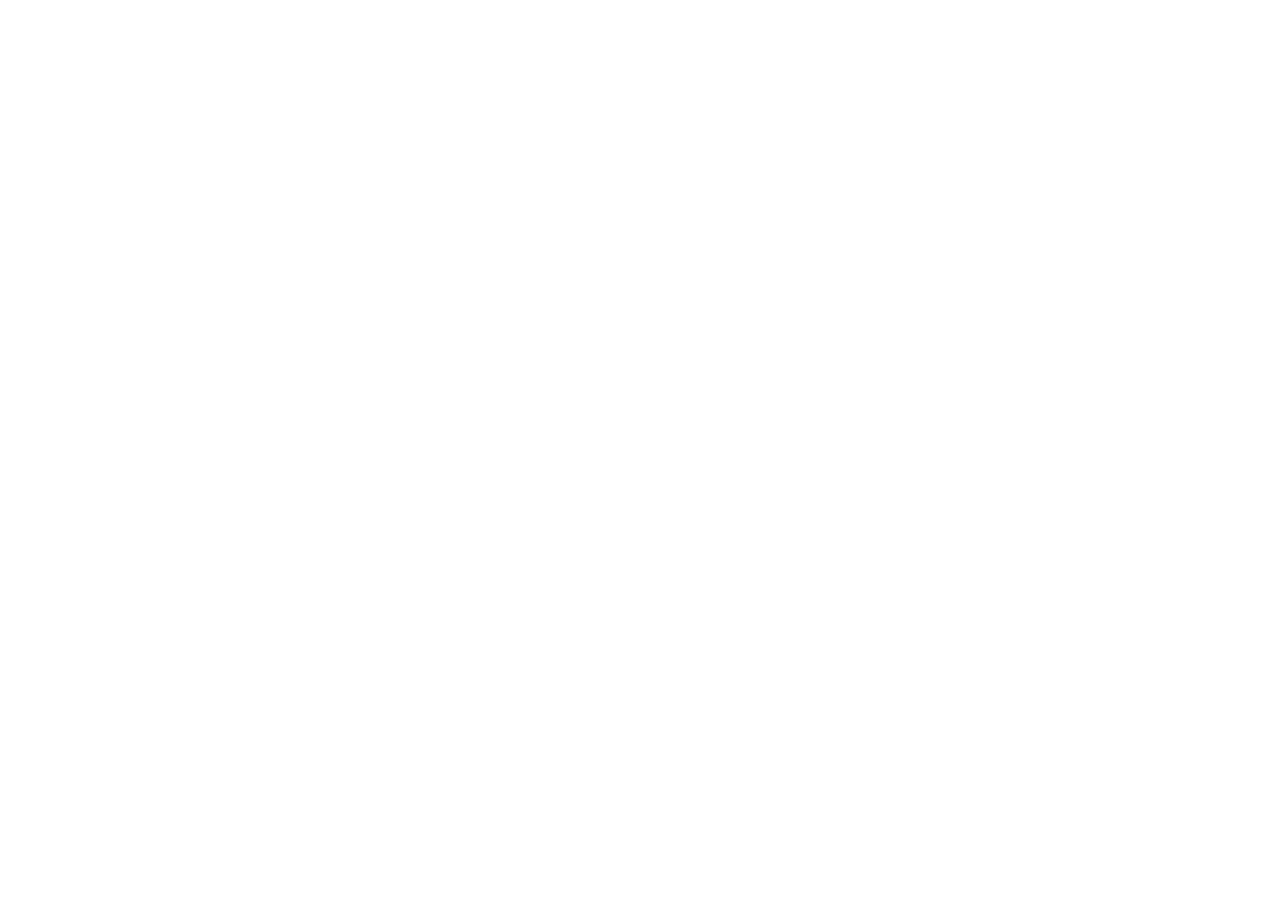
==== index.html @ 789cae29 "commit inicial" ====
<!DOCTYPE html>
<html lang="en">
<head>
    <meta charset="UTF-8">
    <meta name="viewport" content="width=device-width, initial-scale=1.0">
    <title>Reproductor de Musica</title>

    <link href="https://cdn.jsdelivr.net/npm/bootstrap@5.3.3/dist/css/bootstrap.min.css" rel="stylesheet" integrity="sha384-QWTKZyjpPEjISv5WaRU9OFeRpok6YctnYmDr5pNlyT2bRjXh0JMhjY6hW+ALEwIH" crossorigin="anonymous">
</head>
<body>

    
</body>
<script src="https://cdn.jsdelivr.net/npm/bootstrap@5.3.3/dist/js/bootstrap.bundle.min.js" integrity="sha384-YvpcrYf0tY3lHB60NNkmXc5s9fDVZLESaAA55NDzOxhy9GkcIdslK1eN7N6jIeHz" crossorigin="anonymous"></script>
</html>
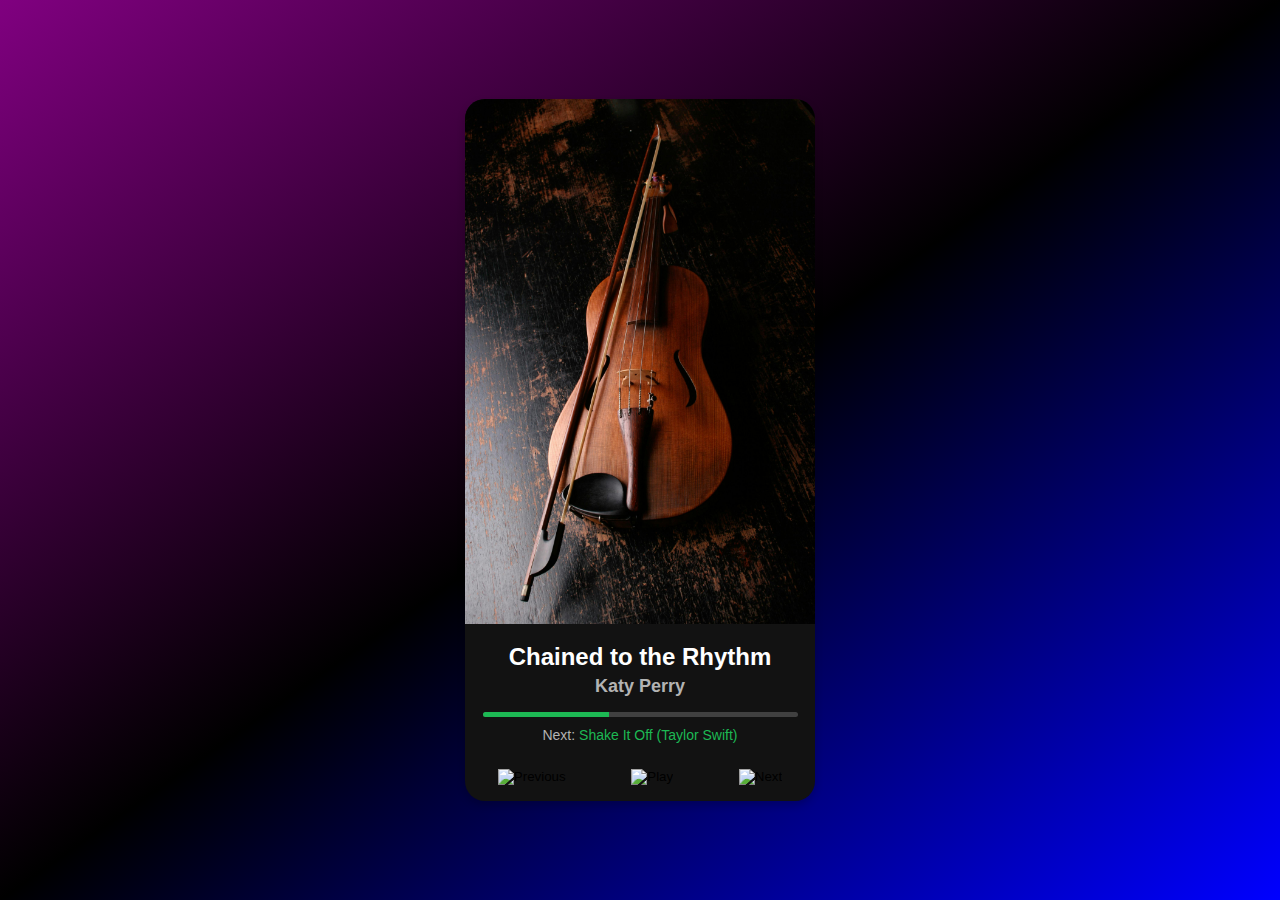
==== commit 0a7c5266: "primera version" ====
--- a/index.html
+++ b/index.html
@@ -1,15 +1,35 @@
 <!DOCTYPE html>
-<html lang="en">
+<html lang="es">
 <head>
     <meta charset="UTF-8">
     <meta name="viewport" content="width=device-width, initial-scale=1.0">
-    <title>Reproductor de Musica</title>
-
-    <link href="https://cdn.jsdelivr.net/npm/bootstrap@5.3.3/dist/css/bootstrap.min.css" rel="stylesheet" integrity="sha384-QWTKZyjpPEjISv5WaRU9OFeRpok6YctnYmDr5pNlyT2bRjXh0JMhjY6hW+ALEwIH" crossorigin="anonymous">
+    <title>Chill Collection</title>
+    <link rel="stylesheet" href="https://cdn.jsdelivr.net/npm/bootstrap-icons@1.11.3/font/bootstrap-icons.min.css">
+    <link rel="stylesheet" href="css/styles.css">
 </head>
 <body>
-
-    
+    <div class="player-container">
+        <!-- <div class="header">
+            Chill Collection
+        </div> -->
+        <div class="album-cover">
+            <img src="img/pexels-pixabay-34221.jpg" alt="Chained to the Rhythm">
+        </div>
+        <div class="song-info">
+            <h1>Chained to the Rhythm</h1>
+            <h2>Katy Perry</h2>
+        </div>
+        <div class="progress-bar">
+            <div class="progress"></div>
+        </div>
+        <div class="next-song">
+            Next: <span>Shake It Off (Taylor Swift)</span>
+        </div>
+        <div class="controls">
+            <button class="control-btn"><img src="path-to-previous-icon.png" alt="Previous"></button>
+            <button class="control-btn play-pause"><img src="path-to-play-icon.png" alt="Play"></button>
+            <button class="control-btn"><img src="path-to-next-icon.png" alt="Next"></button>
+        </div>
+    </div>
 </body>
-<script src="https://cdn.jsdelivr.net/npm/bootstrap@5.3.3/dist/js/bootstrap.bundle.min.js" integrity="sha384-YvpcrYf0tY3lHB60NNkmXc5s9fDVZLESaAA55NDzOxhy9GkcIdslK1eN7N6jIeHz" crossorigin="anonymous"></script>
-</html>+</html>
--- a/css/styles.css
+++ b/css/styles.css
@@ -0,0 +1,99 @@
+body {
+    font-family: Arial, sans-serif;
+    background: linear-gradient(to bottom right, #800080, #000000, #0000FF);
+
+    color: #fff;
+    display: flex;
+    justify-content: center;
+    align-items: center;
+    height: 100vh;
+    margin: 0;
+}
+
+.player-container {
+    width: 350px;
+    background-color: #121212;
+    border-radius: 20px;
+    overflow: hidden;
+    box-shadow: 0 4px 8px rgba(0, 0, 0, 0.2);
+}
+
+.header {
+    padding: 10px;
+    text-align: center;
+    font-size: 18px;
+    font-weight: bold;
+    background-color: #1db954;
+}
+
+.album-cover img {
+    width: 100%;
+    height: auto;
+}
+
+.song-info {
+    text-align: center;
+    padding: 15px 0;
+}
+
+.song-info h1 {
+    margin: 0;
+    font-size: 24px;
+}
+
+.song-info h2 {
+    margin: 5px 0 0 0;
+    font-size: 18px;
+    color: #b3b3b3;
+}
+
+.progress-bar {
+    width: 90%;
+    height: 5px;
+    background-color: #404040;
+    margin: 0 auto;
+    border-radius: 5px;
+    overflow: hidden;
+    position: relative;
+}
+
+.progress {
+    width: 40%;
+    height: 100%;
+    background-color: #1db954;
+    position: absolute;
+    top: 0;
+    left: 0;
+}
+
+.next-song {
+    text-align: center;
+    padding: 10px 0;
+    font-size: 14px;
+    color: #b3b3b3;
+}
+
+.next-song span {
+    color: #1db954;
+}
+
+.controls {
+    display: flex;
+    justify-content: space-around;
+    padding: 15px 0;
+}
+
+.control-btn {
+    background: none;
+    border: none;
+    cursor: pointer;
+}
+
+.control-btn img {
+    width: 30px;
+    height: auto;
+}
+
+.play-pause img {
+    width: 40px;
+}
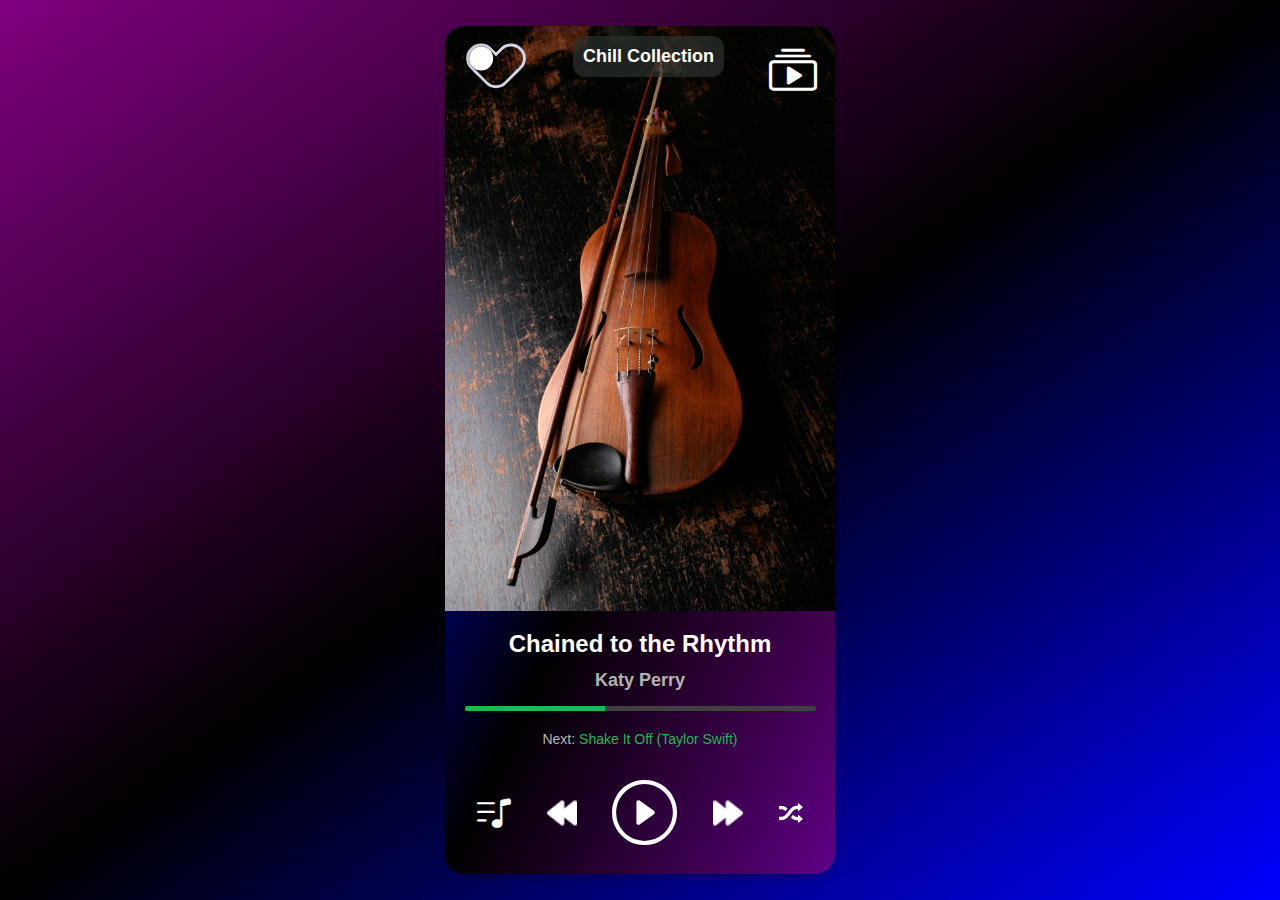
==== commit 132f57cf: "Reproductor musica parte reproduccion hecho" ====
--- a/index.html
+++ b/index.html
@@ -9,9 +9,25 @@
 </head>
 <body>
     <div class="player-container">
-        <!-- <div class="header">
+        <div class="header">
             Chill Collection
-        </div> -->
+        </div>
+
+        <div class="header-albun">
+           <div class="love">
+                <input id="switch" type="checkbox">
+                <label class="love-heart" for="switch">
+                <i class="left"></i>
+                <i class="right"></i>
+                <i class="bottom"></i>
+                <div class="round"></div>
+                </label>
+            </div>
+        </div>
+
+        <div class="header-lista">
+             <i class="bi bi-collection-play"></i>           
+        </div>
         <div class="album-cover">
             <img src="img/pexels-pixabay-34221.jpg" alt="Chained to the Rhythm">
         </div>
@@ -26,9 +42,12 @@
             Next: <span>Shake It Off (Taylor Swift)</span>
         </div>
         <div class="controls">
-            <button class="control-btn"><img src="path-to-previous-icon.png" alt="Previous"></button>
-            <button class="control-btn play-pause"><img src="path-to-play-icon.png" alt="Play"></button>
-            <button class="control-btn"><img src="path-to-next-icon.png" alt="Next"></button>
+
+            <button class="control-favorite"><i class="bi bi-music-note-list"></i></button>
+            <button class="control-btn-left"><img src="img/forward-button (1).png" alt="Prev"></button>
+            <button class="control-btn play-pause"><i class="bi bi-play-circle"></i></button>
+            <button class="control-btn"><img src="img/forward-button (1).png" alt="Next"></button>
+            <button class="control-aletorio"><img src="img/shuffle-arrows.png" alt="Aleatorio"></button>
         </div>
     </div>
 </body>
--- a/css/styles.css
+++ b/css/styles.css
@@ -11,19 +11,53 @@
 }
 
 .player-container {
-    width: 350px;
+    position: relative;
+    width: 390px;
+    height: 848px;
     background-color: #121212;
     border-radius: 20px;
     overflow: hidden;
     box-shadow: 0 4px 8px rgba(0, 0, 0, 0.2);
+    background: linear-gradient(to bottom right,#0000FF , #000000,#800080bd );
 }
 
 .header {
+    position: absolute;
+    top: 10px;
+    left: 128px;
     padding: 10px;
     text-align: center;
     font-size: 18px;
     font-weight: bold;
-    background-color: #1db954;
+    border-radius: 12px;
+    background-color: #2f3632a2;
+}
+.header-albun {
+    position: absolute;
+    top: 21px;
+    left: 43px;
+    padding: 10px;
+    text-align: center;
+    font-size: 18px;
+    font-weight: bold;
+    /* background-color: #1db954; */
+}
+.header-albun i{
+    font-size: 48px;
+}
+.header-lista {
+    position: absolute;
+    top: 9px;
+    right: 8px;
+    padding: 10px;
+    text-align: center;
+    font-size: 18px;
+    font-weight: bold;
+    /* background-color: #1db954; */
+}
+
+.header-lista{
+    font-size: 48px;
 }
 
 .album-cover img {
@@ -42,7 +76,7 @@
 }
 
 .song-info h2 {
-    margin: 5px 0 0 0;
+    margin: 12px 0 0 0;
     font-size: 18px;
     color: #b3b3b3;
 }
@@ -50,6 +84,7 @@
 .progress-bar {
     width: 90%;
     height: 5px;
+    margin: 50px;
     background-color: #404040;
     margin: 0 auto;
     border-radius: 5px;
@@ -67,6 +102,7 @@
 }
 
 .next-song {
+    margin: 10px 0 0 0;
     text-align: center;
     padding: 10px 0;
     font-size: 14px;
@@ -81,6 +117,7 @@
     display: flex;
     justify-content: space-around;
     padding: 15px 0;
+    margin: 4px 14px 19px 14px;
 }
 
 .control-btn {
@@ -94,6 +131,137 @@
     height: auto;
 }
 
-.play-pause img {
-    width: 40px;
-}
+.control-btn-left{
+    background: none;
+    border: none;
+    cursor: pointer;
+}
+
+.control-btn-left img{
+    height: 30px;
+    rotate: 180deg;
+}
+
+.play-pause i {
+    font-size: 65px;
+    color: #fff;
+    /* background: #1db954; */
+}
+
+.control-aletorio{
+    background: none;
+    border: none;
+    cursor: pointer;
+}
+
+.control-favorite{
+    background: none;
+    border: none;
+    cursor: pointer;
+
+}
+
+.control-favorite{
+    font-size: 34px;
+    color: #fff;
+}
+
+
+/* Css del boton de megusta */
+.love-heart:before, #switch {
+    display: none;
+}
+
+.love-heart, .love-heart::after {
+    border-color: hsl(231deg 28% 86%);
+    border: 3px solid;
+    border-top-left-radius: 100px;
+    border-top-right-radius: 100px;
+    width: 30px;
+    height: 24px; /* Ajustado proporcionalmente */
+    border-bottom: 0;
+}
+
+.round {
+    position: absolute;
+    z-index: 1;
+    width: 24px;
+    height: 24px;
+    background: hsl(0deg 0% 100%);
+    box-shadow: rgb(0 0 0 / 24%) 0px 0px 4px 0px;
+    border-radius: 100%;
+    left: 0px;
+    bottom: -3px; /* Ajustado proporcionalmente */
+    transition: all 0.5s ease;
+    animation: check-animation2 0.5s forwards;
+}
+
+input:checked + label .round {
+    transform: translate(0px, 0px);
+    animation: check-animation 0.5s forwards;
+    background-color: hsl(0deg 0% 100%);
+}
+
+@keyframes check-animation {
+    0% {
+        transform: translate(0px, 0px);
+    }
+    50% {
+        transform: translate(0px, 21px); /* Ajustado proporcionalmente */
+    }
+    100% {
+        transform: translate(21px, 21px); /* Ajustado proporcionalmente */
+    }
+}
+
+@keyframes check-animation2 {
+    0% {
+        transform: translate(21px, 21px); /* Ajustado proporcionalmente */
+    }
+    50% {
+        transform: translate(0px, 21px); /* Ajustado proporcionalmente */
+    }
+    100% {
+        transform: translate(0px, 0px);
+    }
+}
+
+.love-heart {
+    box-sizing: border-box;
+    position: relative;
+    transform: rotate(-45deg) translate(-50%, -33px) scale(1); /* Ajustado proporcionalmente */
+    display: block;
+    border-color: hsl(231deg 28% 86%);
+    cursor: pointer;
+    top: 0;
+}
+
+input:checked + .love-heart, input:checked + .love-heart::after, input:checked + .love-heart .bottom {
+    border-color: hsl(347deg 81% 61%);
+    box-shadow: inset 18px -15px 0px 6px hsl(347deg 99% 72%); /* Ajustado proporcionalmente */
+}
+
+.love-heart::after, .love-heart .bottom {
+    content: "";
+    display: block;
+    box-sizing: border-box;
+    position: absolute;
+    border-color: hsl(231deg 28% 86%);
+}
+
+.love-heart::after {
+    right: -27px; /* Ajustado proporcionalmente */
+    transform: rotate(90deg);
+    top: 21px; /* Ajustado proporcionalmente */
+}
+
+.love-heart .bottom {
+    width: 33px; /* Ajustado proporcionalmente */
+    height: 33px; /* Ajustado proporcionalmente */
+    border-left: 3px solid;
+    border-bottom: 3px solid;
+    border-color: hsl(231deg 28% 86%);
+    left: -3px; /* Ajustado proporcionalmente */
+    top:15px; /* Ajustado proporcionalmente */
+    border-radius: 0px 0px 0px 15px; /* Ajustado proporcionalmente */
+}
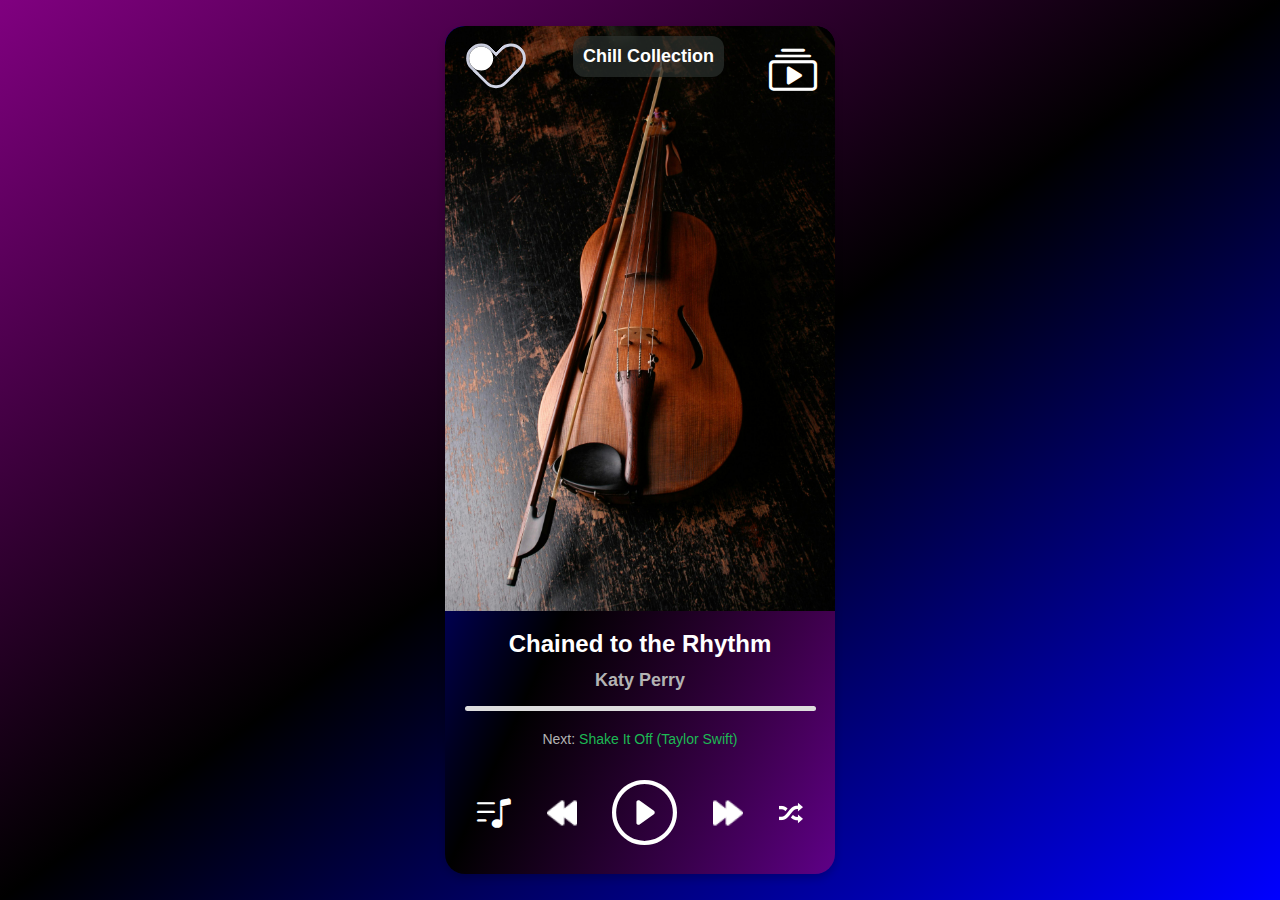
==== commit 8061b863: "Intento de implementacion para la reproduccion de musica pero aun no funciona" ====
--- a/index.html
+++ b/index.html
@@ -8,47 +8,48 @@
     <link rel="stylesheet" href="css/styles.css">
 </head>
 <body>
-    <div class="player-container">
+    <section class="player-container">
         <div class="header">
             Chill Collection
         </div>
 
         <div class="header-albun">
-           <div class="love">
+            <div class="love">
                 <input id="switch" type="checkbox">
                 <label class="love-heart" for="switch">
-                <i class="left"></i>
-                <i class="right"></i>
-                <i class="bottom"></i>
-                <div class="round"></div>
+                    <i class="left"></i>
+                    <i class="right"></i>
+                    <i class="bottom"></i>
+                    <div class="round"></div>
                 </label>
             </div>
         </div>
 
         <div class="header-lista">
-             <i class="bi bi-collection-play"></i>           
+            <i class="bi bi-collection-play"></i>           
         </div>
         <div class="album-cover">
             <img src="img/pexels-pixabay-34221.jpg" alt="Chained to the Rhythm">
         </div>
         <div class="song-info">
-            <h1>Chained to the Rhythm</h1>
-            <h2>Katy Perry</h2>
+            <h1 id="song-title">Chained to the Rhythm</h1>
+            <h2 id="artist-name">Katy Perry</h2>
         </div>
         <div class="progress-bar">
             <div class="progress"></div>
         </div>
         <div class="next-song">
-            Next: <span>Shake It Off (Taylor Swift)</span>
+            Next: <span id="next-song">Shake It Off (Taylor Swift)</span>
         </div>
         <div class="controls">
-
             <button class="control-favorite"><i class="bi bi-music-note-list"></i></button>
             <button class="control-btn-left"><img src="img/forward-button (1).png" alt="Prev"></button>
             <button class="control-btn play-pause"><i class="bi bi-play-circle"></i></button>
             <button class="control-btn"><img src="img/forward-button (1).png" alt="Next"></button>
             <button class="control-aletorio"><img src="img/shuffle-arrows.png" alt="Aleatorio"></button>
         </div>
-    </div>
+    </section>
+    <audio id="audio" src="musica/AC CD/AC DC Thunderstruck (Official Video).mp3" preload="auto"></audio>
+    <script src="js/main.js"></script>
 </body>
 </html>
--- a/css/styles.css
+++ b/css/styles.css
@@ -265,3 +265,17 @@
     top:15px; /* Ajustado proporcionalmente */
     border-radius: 0px 0px 0px 15px; /* Ajustado proporcionalmente */
 }
+
+.progress-bar {
+    width: 90%;
+    height: 5px;
+    background: #ddd;
+    cursor: pointer;
+}
+
+.progress {
+    width: 0%;
+    height: 100%;
+    background: #4caf50;
+    transition: width 0.1s;
+}
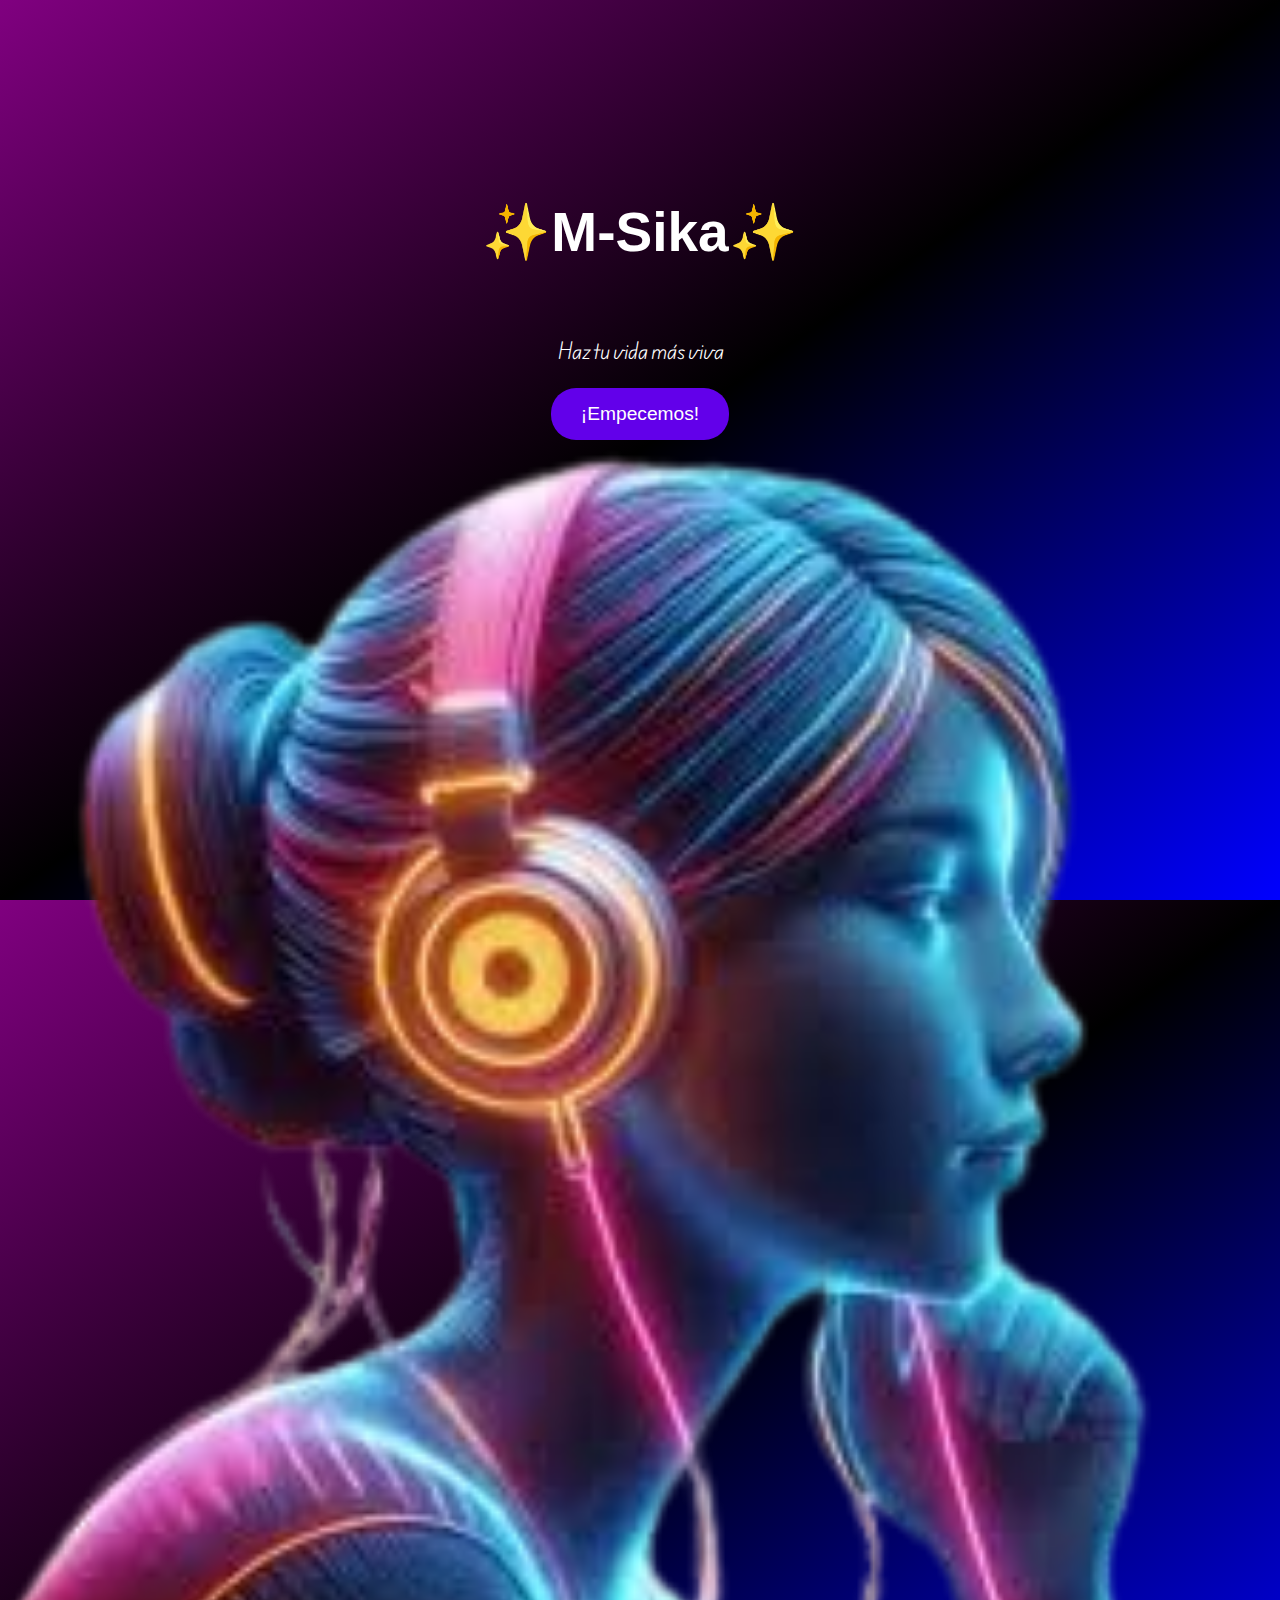
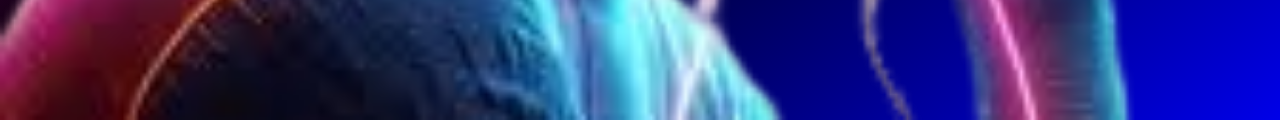
==== commit fba4b813: "Ajustes a la navegacion" ====
--- a/index.html
+++ b/index.html
@@ -1,55 +1,17 @@
-<!DOCTYPE html>
-<html lang="es">
-<head>
-    <meta charset="UTF-8">
-    <meta name="viewport" content="width=device-width, initial-scale=1.0">
-    <title>Chill Collection</title>
-    <link rel="stylesheet" href="https://cdn.jsdelivr.net/npm/bootstrap-icons@1.11.3/font/bootstrap-icons.min.css">
-    <link rel="stylesheet" href="css/styles.css">
-</head>
-<body>
-    <section class="player-container">
-        <div class="header">
-            Chill Collection
-        </div>
-
-        <div class="header-albun">
-            <div class="love">
-                <input id="switch" type="checkbox">
-                <label class="love-heart" for="switch">
-                    <i class="left"></i>
-                    <i class="right"></i>
-                    <i class="bottom"></i>
-                    <div class="round"></div>
-                </label>
-            </div>
-        </div>
-
-        <div class="header-lista">
-            <i class="bi bi-collection-play"></i>           
-        </div>
-        <div class="album-cover">
-            <img src="img/pexels-pixabay-34221.jpg" alt="Chained to the Rhythm">
-        </div>
-        <div class="song-info">
-            <h1 id="song-title">Chained to the Rhythm</h1>
-            <h2 id="artist-name">Katy Perry</h2>
-        </div>
-        <div class="progress-bar">
-            <div class="progress"></div>
-        </div>
-        <div class="next-song">
-            Next: <span id="next-song">Shake It Off (Taylor Swift)</span>
-        </div>
-        <div class="controls">
-            <button class="control-favorite"><i class="bi bi-music-note-list"></i></button>
-            <button class="control-btn-left"><img src="img/forward-button (1).png" alt="Prev"></button>
-            <button class="control-btn play-pause"><i class="bi bi-play-circle"></i></button>
-            <button class="control-btn"><img src="img/forward-button (1).png" alt="Next"></button>
-            <button class="control-aletorio"><img src="img/shuffle-arrows.png" alt="Aleatorio"></button>
-        </div>
-    </section>
-    <audio id="audio" src="musica/AC CD/AC DC Thunderstruck (Official Video).mp3" preload="auto"></audio>
-    <script src="js/main.js"></script>
-</body>
-</html>
+<!DOCTYPE html>
+<html lang="es">
+<head>
+    <meta charset="UTF-8">
+    <meta name="viewport" content="width=device-width, initial-scale=1.0">
+    <title>M-Sika</title>
+    <link rel="stylesheet" href="css/StylesBienvenido.css">
+</head>
+<body>
+    <div class="container">
+        <h1>✨M-Sika✨</h1>
+        <p>Haz tu vida más viva</p>
+        <a href="player.html" class="btn">¡Empecemos!</a>
+    </div>
+    <img class="bottom-image" src="img/images__1_-removebg-preview.png" alt="">
+</body>
+</html>
--- a/css/StylesBienvenido.css
+++ b/css/StylesBienvenido.css
@@ -0,0 +1,54 @@
+@import url('https://fonts.googleapis.com/css2?family=Edu+AU+VIC+WA+NT+Hand:wght@400..700&family=Kalnia+Glaze:wght@100..700&display=swap');
+
+body, html {
+    margin: 0;
+    padding: 0;
+    width: 100%;
+    height: 100%;
+    display: flex;
+    flex-direction: column;
+    justify-content: space-between;
+    background: linear-gradient(to bottom right, #800080, #000000, #0000FF);
+
+    font-family: Arial, sans-serif;
+    color: white;
+}
+
+.container {
+    text-align: center;
+    padding-top: 50px; 
+}
+
+h1 {
+    margin: 150px 0 70px;
+    font-size: 55px;
+    font-weight: bold;
+}
+
+p {
+    margin: 20px 0;
+    font-size: 1.2em;
+    font-family: "Edu AU VIC WA NT Hand", cursive;
+}
+
+.btn {
+    display: inline-block;
+    padding: 15px 30px;
+    font-size: 1.2em;
+    color: white;
+    background-color: #6200ea;
+    border: none;
+    border-radius: 25px;
+    text-decoration: none;
+    transition: background-color 0.3s ease;
+}
+
+.btn:hover {
+    background-color: #3700b3;
+}
+
+.bottom-image {
+    width: 100%;
+    height: auto;
+    object-fit: cover;
+}
